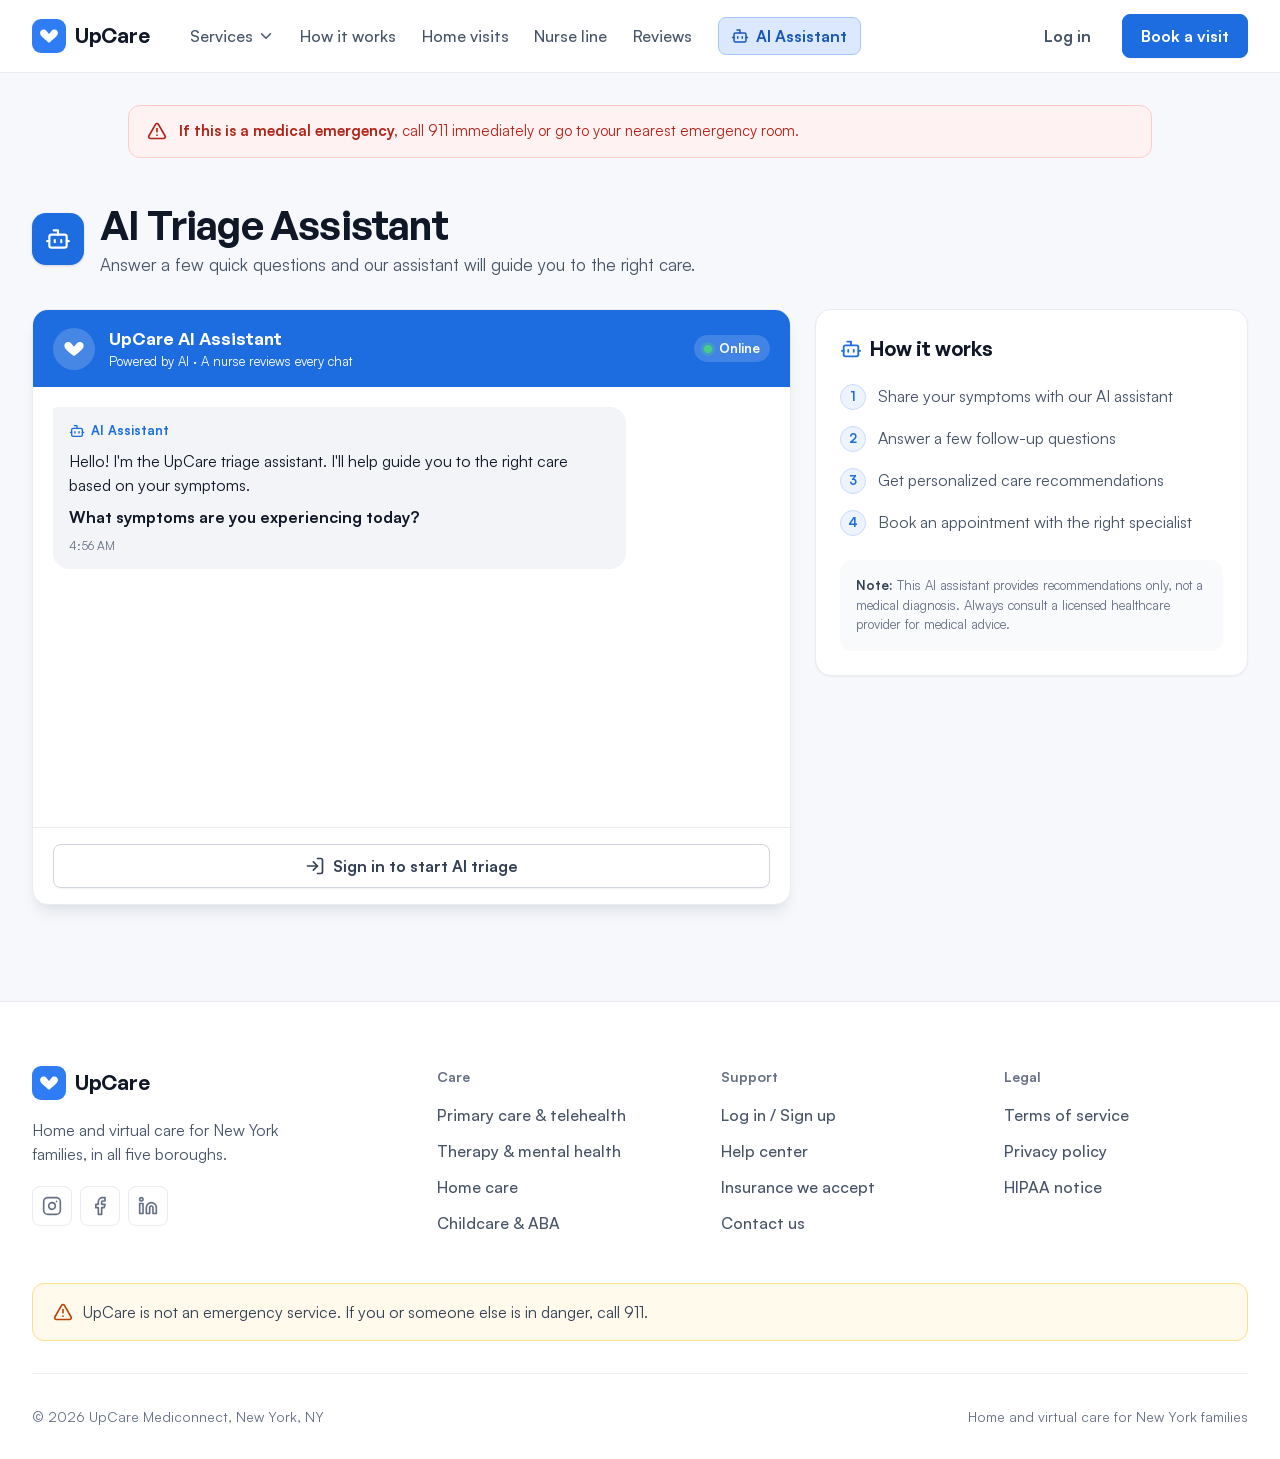
==== ai-assistant.html @ de26da1e "AI Assitant added" ====
<!DOCTYPE html>
<html lang="en">
<head>
  <meta charset="UTF-8" />
  <meta name="viewport" content="width=device-width, initial-scale=1.0" />
  <meta name="description" content="Answer a few quick questions and the UpCare AI triage assistant will guide you to the right care, with a licensed nurse reviewing every chat." />
  <meta name="theme-color" content="#FFFFFF" />
  <title>AI Triage Assistant | UpCare Mediconnect</title>

  <link rel="icon" href="assets/icons/favicon.svg" type="image/svg+xml" />
  <link rel="preload" href="assets/fonts/general-sans-600.woff2" as="font" type="font/woff2" crossorigin />
  <link rel="preload" href="assets/fonts/satoshi-500.woff2" as="font" type="font/woff2" crossorigin />
  <link rel="stylesheet" href="css/home.css" />
  <link rel="stylesheet" href="css/assistant.css" />

  <script>document.documentElement.classList.add('js');</script>
</head>
<body>

  <svg width="0" height="0" class="sprite" aria-hidden="true" focusable="false">
    <symbol id="i-bot" viewBox="0 0 24 24"><path d="M12 8V4H8" /><rect width="16" height="12" x="4" y="8" rx="2" /><path d="M2 14h2" /><path d="M20 14h2" /><path d="M15 13v2" /><path d="M9 13v2" /></symbol>
    <symbol id="i-chevron-down" viewBox="0 0 24 24"><path d="m6 9 6 6 6-6" /></symbol>
    <symbol id="i-facebook" viewBox="0 0 24 24"><path d="M18 2h-3a5 5 0 0 0-5 5v3H7v4h3v8h4v-8h3l1-4h-4V7a1 1 0 0 1 1-1h3z" /></symbol>
    <symbol id="i-instagram" viewBox="0 0 24 24"><rect width="20" height="20" x="2" y="2" rx="5" ry="5" /><path d="M16 11.37A4 4 0 1 1 12.63 8 4 4 0 0 1 16 11.37z" /><line x1="17.5" x2="17.51" y1="6.5" y2="6.5" /></symbol>
    <symbol id="i-linkedin" viewBox="0 0 24 24"><path d="M16 8a6 6 0 0 1 6 6v7h-4v-7a2 2 0 0 0-2-2 2 2 0 0 0-2 2v7h-4v-7a6 6 0 0 1 6-6z" /><rect width="4" height="12" x="2" y="9" /><circle cx="4" cy="4" r="2" /></symbol>
    <symbol id="i-log-in" viewBox="0 0 24 24"><path d="M15 3h4a2 2 0 0 1 2 2v14a2 2 0 0 1-2 2h-4" /><polyline points="10 17 15 12 10 7" /><line x1="15" x2="3" y1="12" y2="12" /></symbol>
    <symbol id="i-triangle-alert" viewBox="0 0 24 24"><path d="m21.73 18-8-14a2 2 0 0 0-3.48 0l-8 14A2 2 0 0 0 4 21h16a2 2 0 0 0 1.73-3" /><path d="M12 9v4" /><path d="M12 17h.01" /></symbol>
  </svg>

  <svg width="0" height="0" class="sprite sprite--custom" aria-hidden="true" focusable="false">
    <symbol id="s-heart" viewBox="0 0 32 32"><path d="M16 24c-.4 0-.8-.15-1.1-.43-1.5-1.35-2.9-2.55-4.15-3.6C7.2 17.1 5 15.25 5 12.4 5 10 6.9 8.1 9.3 8.1c1.4 0 2.75.65 3.6 1.7l3.1 3.65 3.1-3.65c.85-1.05 2.2-1.7 3.6-1.7 2.4 0 4.3 1.9 4.3 4.3 0 2.85-2.2 4.7-5.75 7.57-1.25 1.05-2.65 2.25-4.15 3.6-.3.28-.7.43-1.1.43z" /></symbol>
    <symbol id="s-signal" viewBox="0 0 18 12"><rect x="0" y="8" width="3" height="4" rx="1" /><rect x="5" y="5.5" width="3" height="6.5" rx="1" /><rect x="10" y="3" width="3" height="9" rx="1" /><rect x="15" y="0" width="3" height="12" rx="1" /></symbol>
    <symbol id="s-wifi" viewBox="0 0 16 12"><path d="M8 2.6c2.3 0 4.4.9 6 2.4l1.2-1.3A10.5 10.5 0 0 0 8 .8 10.5 10.5 0 0 0 .8 3.7L2 5c1.6-1.5 3.7-2.4 6-2.4Zm0 3.6c1.3 0 2.5.5 3.4 1.3l1.2-1.3A6.7 6.7 0 0 0 8 4.4c-1.8 0-3.4.7-4.6 1.8l1.2 1.3c.9-.8 2.1-1.3 3.4-1.3Zm0 3.5c-.5 0-1 .2-1.3.5L8 11.5l1.3-1.3c-.3-.3-.8-.5-1.3-.5Z" /></symbol>
    <symbol id="s-battery" viewBox="0 0 27 12"><rect x="0.5" y="0.5" width="23" height="11" rx="3.2" fill="none" stroke="currentColor" opacity=".4" /><rect x="2" y="2" width="20" height="8" rx="2" /><path d="M25 4v4c.8-.3 1.4-1.1 1.4-2s-.6-1.7-1.4-2Z" opacity=".45" /></symbol>
  </svg>

  <a href="#main" class="skip-link">Skip to main content</a>

  <!-- Navigation -->
  <header class="nav" id="nav">
    <div class="container nav__inner">
      <a href="index.html" class="logo" aria-label="UpCare Mediconnect, home">
        <span class="logo__mark"><svg aria-hidden="true"><use href="#s-heart" /></svg></span>
        <span class="logo__word">UpCare</span>
      </a>

      <nav class="navbar__menu" id="navbarMenu" aria-label="Primary">
        <ul class="nav__links">
          <li class="navbar__dropdown">
            <button type="button" class="navbar__dropdown-toggle" aria-expanded="false" aria-controls="servicesMenu">
              Services <svg class="icon dropdown-icon" aria-hidden="true"><use href="#i-chevron-down" /></svg>
            </button>
            <ul class="navbar__dropdown-menu" id="servicesMenu">
              <li><a href="telehealth.html"><strong>Primary care &amp; telehealth</strong><span>Check-ups, sick visits, prescriptions</span></a></li>
              <li><a href="index.html#services"><strong>Therapy &amp; mental health</strong><span>Weekly sessions by video</span></a></li>
              <li><a href="index.html#services"><strong>Home care</strong><span>Support for parents at home</span></a></li>
              <li><a href="index.html#services"><strong>Childcare &amp; ABA therapy</strong><span>For little ones and kids who learn differently</span></a></li>
            </ul>
          </li>
          <li><a href="index.html#how">How it works</a></li>
          <li><a href="index.html#home-visits">Home visits</a></li>
          <li><a href="index.html#nurse">Nurse line</a></li>
          <li><a href="index.html#stories">Reviews</a></li>
          <li>
            <a href="ai-assistant.html" class="nav__ai" aria-current="page">
              <svg class="icon" aria-hidden="true"><use href="#i-bot" /></svg> AI Assistant
            </a>
          </li>
        </ul>

        <div class="nav__actions">
          <a href="#" class="btn btn--ghost">Log in</a>
          <a href="index.html#book" class="btn btn--primary">Book a visit</a>
        </div>
      </nav>

      <button class="navbar__toggle" id="navbarToggle" aria-label="Open menu" aria-controls="navbarMenu" aria-expanded="false">
        <span></span>
        <span></span>
      </button>
    </div>
  </header>

  <main id="main" class="assist">
    <div class="container">

      <p class="alert alert--danger" role="note">
        <svg class="icon" aria-hidden="true"><use href="#i-triangle-alert" /></svg>
        <span><strong>If this is a medical emergency,</strong> call 911 immediately or go to your nearest emergency room.</span>
      </p>

      <div class="assist__head">
        <span class="assist__icon"><svg class="icon" aria-hidden="true"><use href="#i-bot" /></svg></span>
        <div>
          <h1 class="assist__title">AI Triage Assistant</h1>
          <p class="assist__sub">Answer a few quick questions and our assistant will guide you to the right care.</p>
        </div>
      </div>

      <div class="assist__grid">

        <!-- Chat -->
        <section class="chat-card" aria-labelledby="chatTitle">
          <header class="chat-card__head">
            <span class="chat-card__avatar"><svg aria-hidden="true"><use href="#s-heart" /></svg></span>
            <div>
              <h2 class="chat-card__title" id="chatTitle">UpCare AI Assistant</h2>
              <p class="chat-card__meta">Powered by AI · A nurse reviews every chat</p>
            </div>
            <span class="chat-card__status"><span class="chat-card__dot" aria-hidden="true"></span> Online</span>
          </header>

          <div class="chat-card__body" role="log" aria-live="polite">
            <div class="bubble">
              <p class="bubble__who"><svg class="icon" aria-hidden="true"><use href="#i-bot" /></svg> AI Assistant</p>
              <p>Hello! I'm the UpCare triage assistant. I'll help guide you to the right care based on your symptoms.</p>
              <p class="bubble__ask">What symptoms are you experiencing today?</p>
              <time class="bubble__time" id="greetTime">11:15 PM</time>
            </div>
          </div>

          <footer class="chat-card__foot">
            <a href="#" class="btn btn--secondary chat-card__signin">
              <svg class="icon" aria-hidden="true"><use href="#i-log-in" /></svg> Sign in to start AI triage
            </a>
          </footer>
        </section>

        <!-- How it works -->
        <aside class="side-card" aria-labelledby="howTitle">
          <h2 class="side-card__title" id="howTitle">
            <svg class="icon" aria-hidden="true"><use href="#i-bot" /></svg> How it works
          </h2>
          <ol class="steps-list">
            <li><span>1</span>Share your symptoms with our AI assistant</li>
            <li><span>2</span>Answer a few follow-up questions</li>
            <li><span>3</span>Get personalized care recommendations</li>
            <li><span>4</span>Book an appointment with the right specialist</li>
          </ol>
          <p class="side-card__note">
            <strong>Note:</strong> This AI assistant provides recommendations only, not a medical diagnosis.
            Always consult a licensed healthcare provider for medical advice.
          </p>
        </aside>

      </div>
    </div>
  </main>

  <footer class="footer">
    <div class="container">
      <div class="footer__grid">
        <div class="footer__brand">
          <a href="index.html" class="logo" aria-label="UpCare Mediconnect, home">
            <span class="logo__mark"><svg aria-hidden="true"><use href="#s-heart" /></svg></span>
            <span class="logo__word">UpCare</span>
          </a>
          <p>Home and virtual care for New York families, in all five boroughs.</p>
          <div class="footer__socials">
            <a href="#" aria-label="UpCare on Instagram"><svg class="icon" aria-hidden="true"><use href="#i-instagram" /></svg></a>
            <a href="#" aria-label="UpCare on Facebook"><svg class="icon" aria-hidden="true"><use href="#i-facebook" /></svg></a>
            <a href="#" aria-label="UpCare on LinkedIn"><svg class="icon" aria-hidden="true"><use href="#i-linkedin" /></svg></a>
          </div>
        </div>

        <div class="footer__col">
          <h2>Care</h2>
          <ul>
            <li><a href="telehealth.html">Primary care &amp; telehealth</a></li>
            <li><a href="index.html#services">Therapy &amp; mental health</a></li>
            <li><a href="index.html#services">Home care</a></li>
            <li><a href="index.html#services">Childcare &amp; ABA</a></li>
          </ul>
        </div>

        <div class="footer__col">
          <h2>Support</h2>
          <ul>
            <li><a href="#">Log in / Sign up</a></li>
            <li><a href="#">Help center</a></li>
            <li><a href="#">Insurance we accept</a></li>
            <li><a href="#">Contact us</a></li>
          </ul>
        </div>

        <div class="footer__col">
          <h2>Legal</h2>
          <ul>
            <li><a href="#">Terms of service</a></li>
            <li><a href="#">Privacy policy</a></li>
            <li><a href="#">HIPAA notice</a></li>
          </ul>
        </div>
      </div>

      <p class="footer__emergency">
        <svg class="icon" aria-hidden="true"><use href="#i-triangle-alert" /></svg>
        UpCare is not an emergency service. If you or someone else is in danger, call 911.
      </p>

      <div class="footer__bottom">
        <p>&copy; 2026 UpCare Mediconnect, New York, NY</p>
        <p>Home and virtual care for New York families</p>
      </div>
    </div>
  </footer>

  <script src="js/main.js"></script>
  <script src="js/home.js"></script>
  <script src="js/assistant.js"></script>
</body>
</html>
---- css/home.css ----
/* ===========================================================
   UpCare Mediconnect: landing page
   Product presentation: real app screens, original UpCare blue,
   General Sans (display) + Satoshi (UI), both from Fontshare.
   =========================================================== */

@font-face {
  font-family: 'General Sans';
  src: url('../assets/fonts/general-sans-500.woff2') format('woff2');
  font-weight: 500;
  font-display: swap;
}

@font-face {
  font-family: 'General Sans';
  src: url('../assets/fonts/general-sans-600.woff2') format('woff2');
  font-weight: 600;
  font-display: swap;
}

@font-face {
  font-family: 'General Sans';
  src: url('../assets/fonts/general-sans-700.woff2') format('woff2');
  font-weight: 700;
  font-display: swap;
}

@font-face {
  font-family: 'Satoshi';
  src: url('../assets/fonts/satoshi-400.woff2') format('woff2');
  font-weight: 400;
  font-display: swap;
}

@font-face {
  font-family: 'Satoshi';
  src: url('../assets/fonts/satoshi-500.woff2') format('woff2');
  font-weight: 500;
  font-display: swap;
}

@font-face {
  font-family: 'Satoshi';
  src: url('../assets/fonts/satoshi-700.woff2') format('woff2');
  font-weight: 700;
  font-display: swap;
}

:root {
  /* Brand: the original UpCare blue, plus a deeper shade for text and buttons (AA with white) */
  --brand: #2F7DF4;
  --blue-600: #1D6CE0;
  --blue-700: #1757B8;
  --blue-100: #DCE8FD;
  --blue-50: #EEF4FF;

  --green-500: #12B76A;
  --green-700: #067647;
  --green-50: #ECFDF3;
  --amber-700: #B54708;
  --amber-100: #FEF0C7;
  --amber-50: #FFFAEB;
  --rose-700: #C01048;
  --rose-100: #FFE4E8;
  --violet-700: #5925DC;
  --violet-50: #F4F3FF;
  --star: #FDB022;

  --gray-900: #101828;
  --gray-700: #344054;
  --gray-600: #475467;
  --gray-500: #667085;
  --gray-400: #98A2B3;
  --gray-300: #D0D5DD;
  --gray-200: #EAECF0;
  --gray-100: #F2F4F7;
  --gray-50: #F9FAFB;
  --bg-soft: #F6F8FC;

  --font-display: 'General Sans', 'Satoshi', system-ui, sans-serif;
  --font-body: 'Satoshi', system-ui, -apple-system, 'Segoe UI', sans-serif;

  --shadow-xs: 0 1px 2px rgba(16, 24, 40, 0.05);
  --shadow-sm: 0 1px 3px rgba(16, 24, 40, 0.1), 0 1px 2px rgba(16, 24, 40, 0.06);
  --shadow-md: 0 12px 16px -4px rgba(16, 24, 40, 0.08), 0 4px 6px -2px rgba(16, 24, 40, 0.03);
  --shadow-lg: 0 20px 24px -4px rgba(16, 24, 40, 0.08), 0 8px 8px -4px rgba(16, 24, 40, 0.03);
  --shadow-xl: 0 24px 48px -12px rgba(16, 24, 40, 0.18);

  --container: 1216px;
  --gutter: clamp(1rem, 4vw, 2rem);
  --section-y: clamp(4rem, 8vw, 6rem);
  --nav-h: 72px;
}

/* ---------- Base ---------- */

*,
*::before,
*::after {
  box-sizing: border-box;
  margin: 0;
  padding: 0;
}

html {
  scroll-behavior: smooth;
  scroll-padding-top: calc(var(--nav-h) + 1rem);
}

body {
  font-family: var(--font-body);
  font-size: 1rem;
  line-height: 1.5;
  color: var(--gray-600);
  background: #FFFFFF;
  -webkit-font-smoothing: antialiased;
}

img {
  display: block;
  max-width: 100%;
  height: auto;
}

a {
  color: inherit;
  text-decoration: none;
}

ul,
ol {
  list-style: none;
}

button {
  font: inherit;
  color: inherit;
  background: none;
  border: none;
  cursor: pointer;
}

h1, h2, h3 {
  color: var(--gray-900);
  font-family: var(--font-display);
  font-weight: 600;
}

:focus-visible {
  outline: 2px solid var(--blue-600);
  outline-offset: 3px;
  border-radius: 4px;
}

.cta :focus-visible {
  outline-color: #FFFFFF;
}

.sprite {
  position: absolute;
  width: 0;
  height: 0;
  overflow: hidden;
}

.visually-hidden {
  position: absolute;
  width: 1px;
  height: 1px;
  overflow: hidden;
  clip: rect(0 0 0 0);
  white-space: nowrap;
}

.skip-link {
  position: absolute;
  top: -4rem;
  left: 1rem;
  z-index: 300;
  padding: 0.75rem 1rem;
  background: var(--blue-600);
  color: #FFFFFF;
  border-radius: 8px;
  font-weight: 700;
}

.skip-link:focus {
  top: 1rem;
}

.container {
  width: 100%;
  max-width: calc(var(--container) + var(--gutter) * 2);
  margin-inline: auto;
  padding-inline: var(--gutter);
}

.icon {
  width: 1.25em;
  height: 1.25em;
  flex: none;
  fill: none;
  stroke: currentColor;
  stroke-width: 2;
  stroke-linecap: round;
  stroke-linejoin: round;
}

.icon--fill {
  fill: currentColor;
  stroke: none;
}

/* ---------- Avatars ---------- */

.av {
  display: inline-grid;
  place-items: center;
  width: 40px;
  height: 40px;
  flex: none;
  border-radius: 50%;
  font-family: var(--font-body);
  font-size: 0.8125rem;
  font-weight: 700;
  line-height: 1;
}

.av--blue { background: var(--blue-100); color: var(--blue-700); }
.av--green { background: #D1FADF; color: var(--green-700); }
.av--amber { background: var(--amber-100); color: var(--amber-700); }
.av--rose { background: var(--rose-100); color: var(--rose-700); }

.av--photo {
  object-fit: cover;
  background: var(--gray-100);
}

.av--sm {
  width: 28px;
  height: 28px;
  font-size: 10px;
}

.av--xs {
  width: 18px;
  height: 18px;
  font-size: 7.5px;
}

/* ---------- Buttons ---------- */

.btn {
  display: inline-flex;
  align-items: center;
  justify-content: center;
  gap: 0.5rem;
  min-height: 44px;
  padding: 0.625rem 1.125rem;
  border: 1px solid transparent;
  border-radius: 8px;
  font-size: 1rem;
  font-weight: 700;
  line-height: 1.25;
  white-space: nowrap;
  transition: background-color 0.15s, border-color 0.15s, color 0.15s, box-shadow 0.15s;
}

.btn--lg {
  min-height: 52px;
  padding: 0.875rem 1.5rem;
  font-size: 1.0625rem;
}

.btn--primary {
  background: var(--blue-600);
  border-color: var(--blue-600);
  color: #FFFFFF;
  box-shadow: var(--shadow-xs);
}

.btn--primary:hover {
  background: var(--blue-700);
  border-color: var(--blue-700);
}

.btn--secondary {
  background: #FFFFFF;
  border-color: var(--gray-300);
  color: var(--gray-700);
  box-shadow: var(--shadow-xs);
}

.btn--secondary:hover {
  background: var(--gray-50);
  color: var(--gray-900);
}

.btn--secondary .icon {
  color: var(--blue-600);
}

.btn--ghost {
  color: var(--gray-600);
}

.btn--ghost:hover {
  background: var(--gray-50);
  color: var(--gray-900);
}

.btn--white {
  background: #FFFFFF;
  color: var(--blue-700);
  box-shadow: var(--shadow-xs);
}

.btn--white:hover {
  background: var(--blue-50);
}

.btn--outline-white {
  border-color: rgba(255, 255, 255, 0.5);
  color: #FFFFFF;
}

.btn--outline-white:hover {
  border-color: #FFFFFF;
  background: rgba(255, 255, 255, 0.1);
}

.text-link,
.svc__link {
  display: inline-flex;
  align-items: center;
  gap: 0.375rem;
  color: var(--blue-600);
  font-weight: 700;
}

.text-link .icon,
.svc__link .icon {
  width: 1.1em;
  height: 1.1em;
  transition: transform 0.2s;
}

.text-link:hover .icon,
.svc:hover .svc__link .icon {
  transform: translateX(3px);
}

/* ---------- Logo & navigation ---------- */

.logo {
  display: inline-flex;
  align-items: center;
  gap: 0.55rem;
}

.logo__mark {
  display: grid;
  place-items: center;
  width: 34px;
  height: 34px;
  background: var(--brand);
  border-radius: 9px;
}

.logo__mark svg {
  width: 26px;
  height: 26px;
  fill: #FFFFFF;
}

.logo__word {
  color: var(--gray-900);
  font-family: var(--font-display);
  font-size: 1.3rem;
  font-weight: 600;
  letter-spacing: -0.01em;
}

.nav {
  position: sticky;
  top: 0;
  z-index: 100;
  background: rgba(255, 255, 255, 0.92);
  -webkit-backdrop-filter: blur(12px);
  backdrop-filter: blur(12px);
  border-bottom: 1px solid var(--gray-200);
}

.nav__inner {
  display: flex;
  align-items: center;
  height: var(--nav-h);
}

.navbar__menu {
  display: flex;
  flex: 1;
  align-items: center;
  justify-content: space-between;
  gap: 2rem;
  margin-left: 2.5rem;
}

.nav__links {
  display: flex;
  align-items: center;
  gap: 1.6rem;
}

.nav__links > li > .nav__ai {
  gap: 0.4rem;
  padding: 0.4rem 0.8rem;
  background: var(--blue-50);
  border: 1px solid #C9DBFC;
  border-radius: 8px;
  color: var(--blue-600);
  font-weight: 700;
  transition: background-color 0.15s, border-color 0.15s;
}

.nav__links > li > .nav__ai:hover,
.nav__links > li > .nav__ai[aria-current='page'] {
  background: var(--blue-100);
  border-color: #A9C6FA;
  color: var(--blue-700);
}

.nav__ai .icon {
  width: 18px;
  height: 18px;
}

.nav__links > li > a,
.navbar__dropdown-toggle {
  display: inline-flex;
  align-items: center;
  gap: 0.25rem;
  padding-block: 0.5rem;
  color: var(--gray-600);
  font-weight: 500;
  transition: color 0.15s;
}

.nav__links > li > a:hover,
.navbar__dropdown-toggle:hover {
  color: var(--gray-900);
}

.dropdown-icon {
  width: 18px;
  height: 18px;
  transition: transform 0.2s;
}

.navbar__dropdown {
  position: relative;
}

.navbar__dropdown.is-open .dropdown-icon {
  transform: rotate(180deg);
}

.navbar__dropdown-menu {
  position: absolute;
  top: calc(100% + 12px);
  left: -1rem;
  z-index: 50;
  width: 340px;
  padding: 0.5rem;
  background: #FFFFFF;
  border: 1px solid var(--gray-200);
  border-radius: 12px;
  box-shadow: var(--shadow-lg);
  opacity: 0;
  visibility: hidden;
  transform: translateY(-4px);
  transition: opacity 0.15s, transform 0.2s, visibility 0.15s;
}

.navbar__dropdown.is-open .navbar__dropdown-menu {
  opacity: 1;
  visibility: visible;
  transform: none;
}

.navbar__dropdown-menu a {
  display: block;
  padding: 0.75rem;
  border-radius: 8px;
}

.navbar__dropdown-menu a:hover {
  background: var(--gray-50);
}

.navbar__dropdown-menu strong {
  display: block;
  color: var(--gray-900);
  font-weight: 700;
}

.navbar__dropdown-menu span {
  display: block;
  color: var(--gray-500);
  font-size: 0.875rem;
}

.nav__actions {
  display: flex;
  align-items: center;
  gap: 0.75rem;
}

.navbar__toggle {
  display: none;
  flex-direction: column;
  justify-content: center;
  align-items: center;
  gap: 6px;
  width: 44px;
  height: 44px;
  margin-left: auto;
  border-radius: 8px;
}

.navbar__toggle span {
  width: 22px;
  height: 2px;
  background: var(--gray-700);
  border-radius: 2px;
  transition: transform 0.25s;
}

.navbar__toggle[aria-expanded='true'] span:first-child {
  transform: translateY(4px) rotate(45deg);
}

.navbar__toggle[aria-expanded='true'] span:last-child {
  transform: translateY(-4px) rotate(-45deg);
}

/* ---------- Phone mockup & app UI ---------- */

.phone {
  --pw: 260px;
  position: relative;
  width: var(--pw);
  aspect-ratio: 9 / 19.2;
  padding: 9px;
  background: #0D1220;
  border-radius: 44px;
  box-shadow: inset 0 0 0 1.5px #2B3245, var(--shadow-xl);
}

.phone__screen {
  position: relative;
  display: flex;
  flex-direction: column;
  height: 100%;
  overflow: hidden;
  background: var(--bg-soft);
  border-radius: 36px;
  color: var(--gray-900);
  font-family: var(--font-body);
  text-align: left;
}

.phone__status {
  position: relative;
  z-index: 3;
  display: flex;
  flex: none;
  align-items: center;
  justify-content: space-between;
  height: 40px;
  padding: 4px 20px 0 28px;
  font-size: 12px;
  font-weight: 700;
}

.phone__island {
  position: absolute;
  top: 9px;
  left: 50%;
  width: 66px;
  height: 21px;
  background: #0D1220;
  border-radius: 20px;
  transform: translateX(-50%);
}

.phone__sys {
  display: flex;
  align-items: center;
  gap: 4px;
}

.phone__sys svg {
  width: 15px;
  height: 10px;
  fill: currentColor;
}

.phone__sys .bat {
  width: 22px;
}

.app {
  display: flex;
  flex: 1;
  flex-direction: column;
  min-height: 0;
  padding: 4px 14px 14px;
  font-size: 12px;
  line-height: 1.35;
}

.app__hello {
  display: flex;
  align-items: center;
  justify-content: space-between;
  margin: 6px 0 4px;
}

.app__muted {
  color: var(--gray-500);
  font-size: 11px;
}

.app__h1 {
  font-family: var(--font-display);
  font-size: 20px;
  font-weight: 600;
}

.app__h2 {
  margin-bottom: 12px;
  font-family: var(--font-display);
  font-size: 16px;
  font-weight: 600;
  line-height: 1.2;
  letter-spacing: -0.01em;
}

.app__label {
  margin: 12px 0 7px;
  color: var(--gray-500);
  font-size: 10.5px;
  font-weight: 700;
}

.app__top {
  display: flex;
  align-items: center;
  justify-content: space-between;
  margin: 4px 0 8px;
  font-size: 12.5px;
  font-weight: 700;
}

.app__top .icon {
  width: 16px;
  height: 16px;
}

.app__step {
  color: var(--gray-500);
  font-size: 11px;
}

.app__cta {
  display: block;
  margin-top: auto;
  padding: 10px;
  background: var(--blue-600);
  border-radius: 10px;
  color: #FFFFFF;
  font-size: 12.5px;
  font-weight: 700;
  text-align: center;
}

.app__cta--ghost {
  width: 100%;
  background: #FFFFFF;
  border: 1px solid var(--gray-300);
  color: var(--gray-700);
}

.app-card {
  display: flex;
  align-items: center;
  gap: 9px;
  padding: 9px;
  background: #FFFFFF;
  border: 1px solid var(--gray-200);
  border-radius: 13px;
  box-shadow: var(--shadow-xs);
}

.app-card img {
  width: 32px;
  height: 32px;
  flex: none;
  border-radius: 50%;
  object-fit: cover;
  object-position: 50% 18%;
}

.app-card strong {
  display: block;
  font-size: 11.5px;
}

.app-card em,
.visit__info span {
  color: var(--gray-500);
  font-size: 10px;
  font-style: normal;
}

.app-card > div {
  flex: 1;
  min-width: 0;
}

.app-card > div > * {
  overflow: hidden;
  text-overflow: ellipsis;
  white-space: nowrap;
}

.app-card.is-on,
.pick__row.is-on {
  border-color: var(--blue-600);
  box-shadow: 0 0 0 3px var(--blue-100);
}

.mini-btn {
  padding: 5px 11px;
  background: var(--blue-600);
  border-radius: 999px;
  color: #FFFFFF;
  font-size: 10.5px;
  font-weight: 700;
}

.fam {
  display: flex;
  gap: 6px;
}

.fam__item {
  display: flex;
  flex: 1;
  flex-direction: column;
  align-items: center;
  gap: 4px;
  padding: 8px 0 7px;
  background: #FFFFFF;
  border: 1px solid var(--gray-200);
  border-radius: 12px;
  font-size: 10px;
  font-weight: 700;
}

.fam__item.is-on {
  border-color: var(--blue-600);
  box-shadow: 0 0 0 3px var(--blue-100);
  color: var(--blue-600);
}

.fam__plus {
  display: grid;
  place-items: center;
  width: 28px;
  height: 28px;
  border: 1.5px dashed var(--gray-300);
  border-radius: 50%;
  color: var(--gray-400);
}

.fam__plus .icon {
  width: 13px;
  height: 13px;
}

.fam__item--add {
  color: var(--gray-500);
}

.quick {
  display: grid;
  grid-template-columns: repeat(4, 1fr);
  gap: 6px;
}

.quick__item {
  display: flex;
  flex-direction: column;
  align-items: center;
  gap: 5px;
  padding: 8px 2px 7px;
  background: #FFFFFF;
  border: 1px solid var(--gray-200);
  border-radius: 12px;
  font-size: 9.5px;
  font-weight: 700;
}

.quick__icon {
  display: grid;
  place-items: center;
  width: 26px;
  height: 26px;
  border-radius: 8px;
}

.quick__icon .icon {
  width: 14px;
  height: 14px;
}

.quick__icon--blue { background: var(--blue-50); color: var(--blue-600); }
.quick__icon--green { background: var(--green-50); color: var(--green-700); }
.quick__icon--violet { background: var(--violet-50); color: var(--violet-700); }
.quick__icon--amber { background: var(--amber-50); color: var(--amber-700); }

.tabbar {
  display: flex;
  flex: none;
  justify-content: space-around;
  padding: 8px 6px 18px;
  background: #FFFFFF;
  border-top: 1px solid var(--gray-200);
}

.tabbar span {
  display: flex;
  flex-direction: column;
  align-items: center;
  gap: 3px;
  color: var(--gray-400);
  font-size: 9px;
  font-weight: 700;
}

.tabbar .icon {
  width: 17px;
  height: 17px;
}

.tabbar .is-on {
  color: var(--blue-600);
}

.progress {
  height: 4px;
  margin-bottom: 14px;
  overflow: hidden;
  background: var(--gray-200);
  border-radius: 999px;
}

.progress span {
  display: block;
  height: 100%;
  background: var(--blue-600);
  border-radius: 999px;
}

.pick {
  display: grid;
  gap: 7px;
}

.pick__row {
  display: flex;
  align-items: center;
  gap: 9px;
  padding: 9px;
  background: #FFFFFF;
  border: 1px solid var(--gray-200);
  border-radius: 12px;
}

.pick__row > span:nth-child(2) {
  flex: 1;
}

.pick__row strong {
  display: block;
  font-size: 11.5px;
}

.pick__row em {
  color: var(--gray-500);
  font-size: 10px;
  font-style: normal;
}

.radio {
  width: 16px;
  height: 16px;
  flex: none;
  border: 1.5px solid var(--gray-300);
  border-radius: 50%;
}

.is-on .radio {
  border: 5px solid var(--blue-600);
}

.field {
  display: block;
  min-height: 54px;
  margin-bottom: 12px;
  padding: 9px 10px;
  background: #FFFFFF;
  border: 1px solid var(--gray-300);
  border-radius: 10px;
  color: var(--gray-700);
  font-size: 10.5px;
}

.seg-mini {
  display: grid;
  grid-template-columns: 1fr 1fr;
  padding: 3px;
  background: var(--gray-200);
  border-radius: 10px;
}

.seg-mini span {
  padding: 6px;
  border-radius: 8px;
  color: var(--gray-500);
  font-size: 10.5px;
  font-weight: 700;
  text-align: center;
}

.seg-mini .is-on {
  background: #FFFFFF;
  color: var(--gray-900);
  box-shadow: var(--shadow-sm);
}

.clin {
  margin-bottom: 7px;
}

.cover {
  display: flex;
  align-items: center;
  gap: 6px;
  margin: 3px 0 12px;
  padding: 8px 10px;
  background: var(--green-50);
  border-radius: 10px;
  color: var(--green-700);
  font-size: 10.5px;
}

.cover .icon {
  width: 14px;
  height: 14px;
}

/* Map screen */
.phone__screen--map {
  background: #E8EDF4;
}

.map {
  position: absolute;
  inset: 0 0 auto;
  width: 100%;
  height: 56%;
}

.sheet {
  position: relative;
  z-index: 2;
  margin-top: auto;
  padding: 8px 14px 16px;
  background: #FFFFFF;
  border-radius: 22px 22px 0 0;
  box-shadow: 0 -10px 24px -10px rgba(16, 24, 40, 0.2);
  font-size: 12px;
}

.sheet__grab {
  display: block;
  width: 36px;
  height: 4px;
  margin: 0 auto 10px;
  background: var(--gray-300);
  border-radius: 999px;
}

.sheet .app__h2 {
  margin: 2px 0 10px;
}

.eta {
  display: flex;
  align-items: baseline;
  justify-content: space-between;
  margin-bottom: 9px;
  padding: 9px 11px;
  background: var(--blue-50);
  border-radius: 12px;
  color: var(--blue-600);
  font-size: 10.5px;
  font-weight: 700;
}

.eta strong {
  font-family: var(--font-display);
  font-size: 17px;
  font-weight: 600;
}

.round-btn {
  display: grid;
  place-items: center;
  width: 30px;
  height: 30px;
  flex: none;
  background: var(--green-50);
  border-radius: 50%;
  color: var(--green-700);
}

.round-btn .icon {
  width: 14px;
  height: 14px;
}

.prep {
  display: flex;
  align-items: center;
  gap: 6px;
  margin-top: 9px;
  color: var(--gray-600);
  font-size: 10.5px;
}

.prep .icon {
  width: 14px;
  height: 14px;
  color: var(--green-500);
}

/* Confirmation screen */
.app--done {
  align-items: center;
  padding-top: 30px;
  text-align: center;
}

.done__check {
  display: grid;
  place-items: center;
  width: 52px;
  height: 52px;
  margin-bottom: 14px;
  background: var(--green-50);
  border-radius: 50%;
  box-shadow: 0 0 0 8px #F6FEF9;
  color: var(--green-500);
}

.done__check .icon {
  width: 24px;
  height: 24px;
  stroke-width: 2.6;
}

.app--done .app__h2 {
  margin-bottom: 4px;
}

.done__card {
  flex-direction: column;
  align-items: stretch;
  gap: 0;
  width: 100%;
  margin: 16px 0 12px;
  padding: 4px 11px;
  text-align: left;
}

.done__card p {
  display: flex;
  justify-content: space-between;
  gap: 8px;
  padding: 8px 0;
  border-bottom: 1px solid var(--gray-100);
  font-size: 10.5px;
}

.done__card p:last-child {
  border-bottom: none;
}

.done__card span {
  color: var(--gray-500);
}

.done__card strong {
  font-size: 10.5px;
}

/* ---------- Hero ---------- */

.hero {
  padding: clamp(3rem, 6vw, 5rem) 0 clamp(3rem, 5vw, 4rem);
  overflow-x: clip;
}

.hero__grid {
  display: grid;
  grid-template-columns: minmax(0, 1fr) minmax(0, 1fr);
  align-items: center;
  gap: clamp(2.5rem, 5vw, 4rem);
}

.hero__copy {
  position: relative;
}

.announce {
  display: inline-flex;
  align-items: center;
  gap: 0.625rem;
  padding: 4px 12px 4px 4px;
  background: #FFFFFF;
  border: 1px solid var(--gray-200);
  border-radius: 999px;
  box-shadow: var(--shadow-xs);
  color: var(--gray-700);
  font-size: 0.875rem;
  font-weight: 500;
  transition: border-color 0.15s;
}

.announce:hover {
  border-color: var(--gray-300);
}

.announce__tag {
  padding: 2px 10px;
  background: var(--blue-50);
  border: 1px solid #C9DBFC;
  border-radius: 999px;
  color: var(--blue-600);
  font-weight: 700;
}

.announce .icon {
  width: 16px;
  height: 16px;
  color: var(--gray-500);
}

.hero__title {
  margin: 1.25rem 0;
  font-size: clamp(2.5rem, 5vw, 3.875rem);
  line-height: 1.08;
  letter-spacing: -0.025em;
}

.hero__lede {
  max-width: 33rem;
  font-size: clamp(1.0625rem, 1.4vw, 1.1875rem);
  line-height: 1.6;
}

.hero__actions {
  display: flex;
  flex-wrap: wrap;
  gap: 0.75rem;
  margin-top: 2rem;
}

.proof {
  display: flex;
  align-items: center;
  gap: 1rem;
  margin-top: 2.5rem;
}

.proof__faces {
  display: flex;
}

.proof__faces .av {
  border: 2px solid #FFFFFF;
}

.proof__faces .av + .av {
  margin-left: -10px;
}

.proof__stars {
  display: flex;
  align-items: center;
  gap: 2px;
  color: var(--star);
}

.proof__stars .icon {
  width: 17px;
  height: 17px;
}

.proof__stars strong {
  margin-left: 6px;
  color: var(--gray-900);
  font-weight: 700;
}

.proof__text {
  color: var(--gray-600);
  font-size: 0.9375rem;
  font-weight: 500;
}

/* Hero visual: doctor cut-out, app screen and two live notifications */
.hero__visual {
  position: relative;
  height: clamp(520px, 52vw, 620px);
}

.hero__stage {
  position: absolute;
  right: 0;
  bottom: 0;
  width: 84%;
  height: 80%;
  background:
    radial-gradient(circle at 1px 1px, rgba(29, 108, 224, 0.12) 1px, transparent 0) 0 0 / 22px 22px,
    var(--blue-100);
  border-radius: 32px;
}

.hero__doctor {
  position: absolute;
  right: 6%;
  bottom: 0;
  width: auto;
  height: 98%;
  filter: drop-shadow(0 20px 30px rgba(16, 24, 40, 0.12));
}

.phone--hero {
  --pw: 236px;
  position: absolute;
  left: 0;
  bottom: -28px;
  z-index: 2;
}

.notif {
  position: absolute;
  top: 5%;
  left: -3%;
  z-index: 3;
  display: flex;
  gap: 10px;
  width: 280px;
  padding: 12px 14px;
  background: rgba(255, 255, 255, 0.94);
  -webkit-backdrop-filter: blur(10px);
  backdrop-filter: blur(10px);
  border: 1px solid rgba(234, 236, 240, 0.8);
  border-radius: 18px;
  box-shadow: var(--shadow-lg);
  color: var(--gray-700);
  font-size: 0.8125rem;
  line-height: 1.4;
}

.notif__app {
  display: grid;
  place-items: center;
  width: 34px;
  height: 34px;
  flex: none;
  background: var(--brand);
  border-radius: 9px;
}

.notif__app svg {
  width: 24px;
  height: 24px;
  fill: #FFFFFF;
}

.notif__top {
  display: flex;
  justify-content: space-between;
  margin-bottom: 1px;
}

.notif__top strong {
  color: var(--gray-900);
}

.notif__top span {
  color: var(--gray-500);
}

.rating-chip {
  position: absolute;
  right: 3%;
  bottom: 12%;
  z-index: 3;
  display: flex;
  align-items: center;
  gap: 10px;
  padding: 10px 14px;
  background: #FFFFFF;
  border-radius: 14px;
  box-shadow: var(--shadow-lg);
}

.rating-chip strong {
  display: block;
  color: var(--gray-900);
  font-size: 0.875rem;
}

.rating-chip span:not(.rating-chip__dot) {
  color: var(--gray-500);
  font-size: 0.75rem;
}

.rating-chip__dot {
  width: 10px;
  height: 10px;
  background: var(--green-500);
  border-radius: 50%;
  box-shadow: 0 0 0 4px var(--green-50);
}

/* ---------- Numbers ---------- */

.numbers {
  padding-bottom: clamp(1rem, 3vw, 2rem);
}

.numbers__row {
  display: grid;
  grid-template-columns: repeat(4, minmax(0, 1fr));
  border-block: 1px solid var(--gray-200);
}

.numbers__row > div {
  display: flex;
  flex-direction: column-reverse;
  justify-content: flex-end;
  gap: 0.35rem;
  padding: 1.75rem 1.5rem;
  border-left: 1px solid var(--gray-200);
}

.numbers__row > div:first-child {
  padding-left: 0;
  border-left: none;
}

.numbers dd {
  color: var(--gray-900);
  font-family: var(--font-display);
  font-size: clamp(1.75rem, 2.8vw, 2.25rem);
  font-weight: 600;
  line-height: 1.15;
  letter-spacing: -0.02em;
}

.numbers dd.numbers__small {
  font-size: 1.125rem;
  line-height: 1.35;
  letter-spacing: 0;
}

.numbers dt {
  font-size: 0.9375rem;
}

/* ---------- Section scaffold ---------- */

.section {
  padding-block: var(--section-y);
}

.section__head {
  max-width: 40rem;
  margin-bottom: clamp(2.5rem, 5vw, 3.5rem);
}

.section__head--center {
  margin-inline: auto;
  text-align: center;
}

.section__head--split {
  display: flex;
  flex-wrap: wrap;
  align-items: flex-end;
  justify-content: space-between;
  gap: 2rem;
  max-width: none;
}

.section__head--split > div:first-child {
  max-width: 36rem;
}

.eyebrow {
  margin-bottom: 0.75rem;
  color: var(--blue-600);
  font-weight: 700;
}

.section__title {
  font-size: clamp(2rem, 3.6vw, 2.75rem);
  line-height: 1.15;
  letter-spacing: -0.02em;
}

.section__sub {
  margin-top: 1rem;
  font-size: 1.125rem;
  line-height: 1.6;
}

/* ---------- Services ---------- */

.who {
  position: relative;
  z-index: 5;
}

.who__label {
  margin-bottom: 0.5rem;
  color: var(--gray-700);
  font-size: 0.875rem;
  font-weight: 700;
}

.segmented {
  display: inline-flex;
  flex-wrap: wrap;
  gap: 2px;
  padding: 4px;
  background: var(--gray-100);
  border: 1px solid var(--gray-200);
  border-radius: 10px;
}

.segmented__btn {
  min-height: 40px;
  padding: 0.5rem 1rem;
  border-radius: 7px;
  color: var(--gray-500);
  font-size: 0.9375rem;
  font-weight: 700;
  transition: background-color 0.15s, color 0.15s, box-shadow 0.15s;
}

.segmented__btn:hover {
  color: var(--gray-900);
}

.segmented__btn[aria-pressed='true'] {
  background: #FFFFFF;
  box-shadow: var(--shadow-sm);
  color: var(--gray-900);
}

.who__status {
  margin-top: 0.5rem;
  color: var(--gray-500);
  font-size: 0.8125rem;
}

.svc-grid {
  display: grid;
  grid-template-columns: repeat(6, minmax(0, 1fr));
  gap: 1.5rem;
}

.svc {
  position: relative;
  display: flex;
  flex-direction: column;
  grid-column: span 2;
  overflow: hidden;
  background: #FFFFFF;
  border: 1px solid var(--gray-200);
  border-radius: 16px;
  box-shadow: var(--shadow-xs);
  transition: box-shadow 0.2s, transform 0.2s, opacity 0.3s;
}

.svc--wide {
  grid-column: span 3;
}

.svc:hover {
  box-shadow: var(--shadow-lg);
  transform: translateY(-2px);
}

.svc:has(.svc__link:focus-visible) {
  outline: 2px solid var(--blue-600);
  outline-offset: 3px;
}

.svc.is-dimmed {
  opacity: 0.35;
}

.svc__media {
  aspect-ratio: 16 / 10;
  overflow: hidden;
  background: var(--gray-100);
}

.svc--wide .svc__media {
  aspect-ratio: 16 / 7;
}

.svc__media img {
  width: 100%;
  height: 100%;
  object-fit: cover;
  object-position: 50% 25%;
  transition: transform 0.5s;
}

.svc__media .svc__img--low {
  object-position: 50% 88%;
}

.svc:hover .svc__media img {
  transform: scale(1.03);
}

.svc__body {
  display: flex;
  flex: 1;
  flex-direction: column;
  padding: 1.25rem 1.5rem 1.5rem;
}

.tags {
  display: flex;
  flex-wrap: wrap;
  gap: 0.375rem;
  margin-bottom: 0.875rem;
}

.tags li {
  padding: 2px 9px;
  background: var(--blue-50);
  border: 1px solid #C9DBFC;
  border-radius: 999px;
  color: var(--blue-600);
  font-size: 0.75rem;
  font-weight: 700;
}

.svc h3 {
  margin-bottom: 0.5rem;
  font-size: 1.25rem;
  letter-spacing: -0.01em;
}

.svc p {
  margin-bottom: 1.25rem;
}

.svc__link {
  margin-top: auto;
}

.svc__link::after {
  content: '';
  position: absolute;
  inset: 0;
}

/* ---------- How it works ---------- */

.how {
  background: var(--bg-soft);
}

.flow {
  display: grid;
  grid-template-columns: repeat(3, minmax(0, 1fr));
  gap: 2rem;
}

.flow__step {
  position: relative;
  display: flex;
  flex-direction: column;
  align-items: center;
  text-align: center;
}

.phone--sm {
  --pw: 252px;
  margin-bottom: 2.25rem;
}

.flow__num {
  display: inline-grid;
  place-items: center;
  width: 32px;
  height: 32px;
  margin-bottom: 1rem;
  background: var(--blue-600);
  border-radius: 50%;
  color: #FFFFFF;
  font-size: 0.875rem;
  font-weight: 700;
}

.flow__text h3 {
  margin-bottom: 0.5rem;
  font-size: 1.25rem;
  letter-spacing: -0.01em;
}

.flow__text p {
  max-width: 30ch;
  margin-inline: auto;
}

/* ---------- Home visits ---------- */

.visits__grid {
  display: grid;
  grid-template-columns: minmax(0, 1fr) minmax(0, 1fr);
  align-items: center;
  gap: clamp(2.5rem, 6vw, 5rem);
}

.visits__media {
  position: relative;
}

.visits__media img {
  width: 100%;
  aspect-ratio: 1 / 1.08;
  object-fit: cover;
  border-radius: 24px;
}

.arrive {
  position: absolute;
  left: 1.5rem;
  bottom: 3.25rem;
  display: flex;
  align-items: center;
  gap: 0.75rem;
  width: min(360px, calc(100% - 3rem));
  padding: 0.875rem 1rem;
  background: rgba(255, 255, 255, 0.96);
  -webkit-backdrop-filter: blur(8px);
  backdrop-filter: blur(8px);
  border-radius: 16px;
  box-shadow: var(--shadow-lg);
}

.arrive__icon {
  display: grid;
  place-items: center;
  width: 40px;
  height: 40px;
  flex: none;
  background: var(--blue-50);
  border-radius: 10px;
  color: var(--blue-600);
}

.arrive strong {
  display: block;
  color: var(--gray-900);
  font-size: 0.9375rem;
}

.arrive span:not(.arrive__icon):not(.arrive__badge) {
  color: var(--gray-500);
  font-size: 0.8125rem;
}

.arrive__badge,
.badge {
  padding: 2px 10px;
  border-radius: 999px;
  font-size: 0.8125rem;
  font-weight: 700;
  white-space: nowrap;
}

.arrive__badge {
  margin-left: auto;
  background: var(--green-50);
  color: var(--green-700);
}

.badge--green { background: var(--green-50); color: var(--green-700); }
.badge--blue { background: var(--blue-50); color: var(--blue-600); }

.visits__credit {
  margin-top: 0.625rem;
  color: var(--gray-500);
  font-size: 0.75rem;
}

.visits__body {
  position: relative;
}

.boroughs {
  margin: 2rem 0 1.5rem;
  border-top: 1px solid var(--gray-200);
}

.boroughs li {
  display: flex;
  align-items: center;
  justify-content: space-between;
  padding: 0.875rem 0;
  border-bottom: 1px solid var(--gray-200);
  color: var(--gray-900);
  font-weight: 500;
}

/* ---------- Nurse line ---------- */

.nurse {
  background: var(--bg-soft);
}

.nurse__grid {
  display: grid;
  grid-template-columns: minmax(0, 1fr) minmax(0, 1fr);
  align-items: center;
  gap: clamp(2.5rem, 6vw, 5rem);
}

.features {
  display: grid;
  gap: 1.5rem;
  margin-top: 2rem;
}

.features li {
  display: flex;
  gap: 1rem;
}

.features__icon {
  display: grid;
  place-items: center;
  width: 44px;
  height: 44px;
  flex: none;
  background: #FFFFFF;
  border: 1px solid var(--gray-200);
  border-radius: 10px;
  box-shadow: var(--shadow-xs);
  color: var(--blue-600);
}

.features strong {
  display: block;
  margin-bottom: 0.15rem;
  color: var(--gray-900);
}

.nurse__warn {
  display: flex;
  align-items: center;
  gap: 0.5rem;
  margin-top: 2rem;
  padding: 0.75rem 1rem;
  background: var(--amber-50);
  border: 1px solid #FEDF89;
  border-radius: 10px;
  color: var(--gray-700);
  font-size: 0.875rem;
}

.nurse__warn .icon {
  color: var(--amber-700);
}

.nurse__visual {
  position: relative;
  display: flex;
  justify-content: center;
  padding: 2.5rem 0;
}

.nurse__visual::before {
  content: '';
  position: absolute;
  inset: 0 6%;
  background:
    radial-gradient(circle at 1px 1px, rgba(29, 108, 224, 0.12) 1px, transparent 0) 0 0 / 22px 22px,
    var(--blue-100);
  border-radius: 32px;
}

.phone--chat {
  --pw: 296px;
}

.chat__head {
  display: flex;
  align-items: center;
  gap: 8px;
  padding: 4px 14px 10px;
  background: #FFFFFF;
  border-bottom: 1px solid var(--gray-200);
}

.chat__head > .icon {
  width: 16px;
  height: 16px;
  color: var(--blue-600);
}

.chat__logo {
  display: grid;
  place-items: center;
  width: 30px;
  height: 30px;
  background: var(--brand);
  border-radius: 50%;
}

.chat__logo svg {
  width: 20px;
  height: 20px;
  fill: #FFFFFF;
}

.chat__head strong {
  display: block;
  font-size: 12.5px;
}

.chat__head span {
  color: var(--gray-500);
  font-size: 10px;
}

.chat__body {
  display: flex;
  flex: 1;
  flex-direction: column;
  gap: 7px;
  padding: 12px;
  overflow: hidden;
}

.chat__day {
  align-self: center;
  color: var(--gray-400);
  font-size: 10px;
  font-weight: 700;
}

.msg {
  max-width: 80%;
  padding: 8px 11px;
  border-radius: 16px;
  font-size: 11.5px;
  line-height: 1.4;
}

.msg--me {
  align-self: flex-end;
  background: var(--blue-600);
  border-bottom-right-radius: 5px;
  color: #FFFFFF;
}

.msg--them {
  align-self: flex-start;
  background: #FFFFFF;
  border: 1px solid var(--gray-200);
  border-bottom-left-radius: 5px;
}

.msg--rn {
  background: #F6FEF9;
  border-color: #ABEFC6;
}

.chat__join {
  display: flex;
  align-items: center;
  align-self: center;
  gap: 6px;
  margin: 3px 0;
  padding: 3px 10px 3px 3px;
  background: var(--green-50);
  border-radius: 999px;
  color: var(--green-700);
  font-size: 10px;
  font-weight: 700;
}

.chat__input {
  display: flex;
  align-items: center;
  gap: 8px;
  margin: 0 10px 16px;
  padding: 5px 5px 5px 14px;
  background: #FFFFFF;
  border: 1px solid var(--gray-200);
  border-radius: 999px;
}

.chat__input > span:first-child {
  flex: 1;
  color: var(--gray-400);
  font-size: 11.5px;
}

.chat__send {
  display: grid;
  place-items: center;
  width: 28px;
  height: 28px;
  background: var(--blue-600);
  border-radius: 50%;
  color: #FFFFFF;
}

.chat__send .icon {
  width: 14px;
  height: 14px;
}

.js .nurse__visual .msg,
.js .nurse__visual .chat__join {
  opacity: 0;
  transform: translateY(6px);
}

.js .nurse__visual.is-visible .msg,
.js .nurse__visual.is-visible .chat__join {
  animation: msg-in 0.4s ease-out forwards;
  animation-delay: calc(0.3s + var(--i) * 0.7s);
}

@keyframes msg-in {
  to {
    opacity: 1;
    transform: none;
  }
}

/* ---------- Reviews ---------- */

.reviews {
  display: grid;
  grid-template-columns: repeat(3, minmax(0, 1fr));
  gap: 1.5rem;
}

.review {
  display: flex;
  flex-direction: column;
  gap: 1.25rem;
  padding: 2rem;
  background: var(--gray-50);
  border-radius: 16px;
}

.review__stars {
  display: flex;
  gap: 2px;
  color: var(--star);
}

.review__stars .icon {
  width: 18px;
  height: 18px;
}

.review blockquote p {
  color: var(--gray-900);
  font-size: 1.125rem;
  font-weight: 500;
  line-height: 1.6;
}

.review figcaption {
  display: flex;
  align-items: center;
  gap: 0.75rem;
  margin-top: auto;
  font-size: 0.875rem;
}

.review figcaption .av {
  width: 44px;
  height: 44px;
}

.review figcaption strong {
  display: block;
  color: var(--gray-900);
  font-size: 1rem;
}

/* ---------- CTA ---------- */

.cta {
  padding-bottom: var(--section-y);
}

.cta .container {
  position: relative;
}

.cta__panel {
  display: grid;
  grid-template-columns: minmax(0, 1.25fr) minmax(0, 0.75fr);
  align-items: end;
  gap: 2rem;
  padding: clamp(2.5rem, 5vw, 4rem) clamp(1.5rem, 5vw, 4rem) 0;
  overflow: hidden;
  background: var(--blue-600);
  border-radius: 24px;
  color: #FFFFFF;
}

.cta__copy {
  padding-bottom: clamp(2.5rem, 5vw, 4rem);
}

.cta h2 {
  max-width: 16ch;
  color: #FFFFFF;
  font-size: clamp(2rem, 3.6vw, 2.75rem);
  line-height: 1.15;
  letter-spacing: -0.02em;
}

.cta__copy p {
  max-width: 32rem;
  margin: 1rem 0 2rem;
  font-size: 1.125rem;
}

.cta__actions {
  display: flex;
  flex-wrap: wrap;
  gap: 0.75rem;
}

.cta__phone {
  display: flex;
  justify-content: center;
  height: 370px;
  overflow: hidden;
}

.phone--cta {
  --pw: 258px;
  flex: none;
}

/* ---------- Footer ---------- */

.footer {
  padding: clamp(3rem, 6vw, 4rem) 0 2rem;
  border-top: 1px solid var(--gray-200);
}

.footer__grid {
  display: grid;
  grid-template-columns: 1.5fr repeat(3, 1fr);
  gap: 2.5rem;
  padding-bottom: 3rem;
}

.footer__brand p {
  max-width: 26ch;
  margin: 1rem 0 1.25rem;
}

.footer__socials {
  display: flex;
  gap: 0.5rem;
}

.footer__socials a {
  display: grid;
  place-items: center;
  width: 40px;
  height: 40px;
  border: 1px solid var(--gray-200);
  border-radius: 8px;
  color: var(--gray-500);
  transition: color 0.15s, border-color 0.15s;
}

.footer__socials a:hover {
  border-color: var(--gray-300);
  color: var(--gray-900);
}

.footer__col h2 {
  margin-bottom: 1rem;
  color: var(--gray-500);
  font-family: var(--font-body);
  font-size: 0.875rem;
  font-weight: 700;
}

.footer__col ul {
  display: grid;
  gap: 0.75rem;
}

.footer__col a {
  color: var(--gray-600);
  font-weight: 500;
}

.footer__col a:hover {
  color: var(--gray-900);
}

.footer__emergency {
  display: flex;
  align-items: center;
  gap: 0.625rem;
  padding: 1rem 1.25rem;
  background: var(--amber-50);
  border: 1px solid #FEDF89;
  border-radius: 12px;
  color: var(--gray-700);
}

.footer__emergency .icon {
  color: var(--amber-700);
}

.footer__bottom {
  display: flex;
  flex-wrap: wrap;
  justify-content: space-between;
  gap: 0.5rem 2rem;
  margin-top: 2rem;
  padding-top: 2rem;
  border-top: 1px solid var(--gray-200);
  color: var(--gray-500);
  font-size: 0.875rem;
}

/* ---------- Scroll reveal ---------- */

.js [data-reveal] {
  opacity: 0;
  transform: translateY(16px);
  transition: opacity 0.6s ease-out, transform 0.6s ease-out;
  transition-delay: var(--d, 0s);
}

.js [data-reveal].is-visible {
  opacity: 1;
  transform: none;
}

/* ---------- Responsive ---------- */

@media (max-width: 1180px) {
  .navbar__toggle {
    display: flex;
  }

  .navbar__menu {
    position: absolute;
    top: 100%;
    left: 0;
    right: 0;
    flex-direction: column;
    align-items: stretch;
    gap: 1.25rem;
    max-height: calc(100vh - var(--nav-h));
    margin: 0;
    padding: 0.5rem var(--gutter) 1.5rem;
    overflow-y: auto;
    background: #FFFFFF;
    border-bottom: 1px solid var(--gray-200);
    box-shadow: var(--shadow-lg);
    opacity: 0;
    visibility: hidden;
    transform: translateY(-6px);
    transition: opacity 0.2s, transform 0.2s, visibility 0.2s;
  }

  .navbar__menu.is-open {
    opacity: 1;
    visibility: visible;
    transform: none;
  }

  .nav__links {
    flex-direction: column;
    align-items: stretch;
    gap: 0;
  }

  .nav__links > li > .nav__ai {
    justify-content: flex-start;
    margin-top: 0.5rem;
    padding: 0.75rem 1rem;
    color: var(--blue-600);
  }

  .nav__links > li > a,
  .navbar__dropdown-toggle {
    justify-content: space-between;
    width: 100%;
    padding-block: 0.875rem;
    color: var(--gray-900);
    font-size: 1.0625rem;
    font-weight: 700;
  }

  .navbar__dropdown-menu {
    position: static;
    width: auto;
    max-height: 0;
    padding: 0;
    overflow: hidden;
    border: none;
    box-shadow: none;
    opacity: 1;
    visibility: visible;
    transform: none;
    transition: max-height 0.3s;
  }

  .navbar__dropdown.is-open .navbar__dropdown-menu {
    max-height: 420px;
  }

  .nav__actions {
    flex-direction: column-reverse;
    align-items: stretch;
    gap: 0.5rem;
    padding-top: 1rem;
    border-top: 1px solid var(--gray-200);
  }
}

@media (max-width: 960px) {
  .hero__grid,
  .visits__grid,
  .nurse__grid {
    grid-template-columns: minmax(0, 1fr);
  }

  .hero__visual {
    width: min(100%, 520px);
    height: 560px;
    margin-inline: auto;
  }

  .numbers__row {
    grid-template-columns: repeat(2, minmax(0, 1fr));
  }

  .numbers__row > div:nth-child(3) {
    padding-left: 0;
    border-left: none;
  }

  .numbers__row > div:nth-child(n + 3) {
    border-top: 1px solid var(--gray-200);
  }

  .svc-grid {
    grid-template-columns: repeat(2, minmax(0, 1fr));
  }

  .svc,
  .svc--wide {
    grid-column: auto;
  }

  .svc--wide .svc__media {
    aspect-ratio: 16 / 10;
  }

  /* The three booking screens become a swipeable row */
  .flow {
    grid-template-columns: none;
    grid-auto-columns: min(80%, 300px);
    grid-auto-flow: column;
    margin-inline: calc(var(--gutter) * -1);
    padding: 0.5rem var(--gutter) 1.5rem;
    overflow-x: auto;
    scroll-snap-type: x mandatory;
    scrollbar-width: none;
  }

  .flow__step {
    scroll-snap-align: center;
  }

  .reviews {
    grid-template-columns: minmax(0, 1fr);
  }

  .cta__panel {
    grid-template-columns: minmax(0, 1fr);
  }

  .cta__copy {
    padding-bottom: 0;
  }

  .cta__phone {
    height: 300px;
  }

  .footer__grid {
    grid-template-columns: repeat(3, 1fr);
  }

  .footer__brand {
    grid-column: 1 / -1;
  }

}

@media (max-width: 640px) {
  .hero__actions .btn {
    flex: 1 1 100%;
  }

  .hero__visual {
    height: 470px;
  }

  .phone--hero {
    --pw: 214px;
    bottom: -20px;
  }

  .notif {
    display: none;
  }

  .rating-chip {
    right: 0;
    bottom: 8%;
  }

  .numbers__row > div {
    padding: 1.25rem 1rem;
  }

  .numbers__row > div:nth-child(odd) {
    padding-left: 0;
  }

  .svc-grid {
    grid-template-columns: minmax(0, 1fr);
  }

  .arrive {
    left: 0.75rem;
    width: calc(100% - 1.5rem);
  }

  .phone--chat {
    --pw: 272px;
  }

  .review {
    padding: 1.5rem;
  }

  .footer__grid {
    grid-template-columns: 1fr 1fr;
  }
}

/* ---------- Reduced motion ---------- */

@media (prefers-reduced-motion: reduce) {
  html {
    scroll-behavior: auto;
  }

  *,
  *::before,
  *::after {
    animation-duration: 0.001ms !important;
    animation-iteration-count: 1 !important;
    animation-delay: 0s !important;
    transition-duration: 0.001ms !important;
  }

  .js [data-reveal],
  .js .nurse__visual .msg,
  .js .nurse__visual .chat__join {
    opacity: 1;
    transform: none;
  }
}
---- css/assistant.css ----
/* ===========================================================
   UpCare Mediconnect: AI Triage Assistant page
   Builds on the tokens and components in home.css.
   =========================================================== */

.assist {
  min-height: calc(100vh - var(--nav-h));
  padding: clamp(1.5rem, 3vw, 2rem) 0 var(--section-y);
  background: var(--bg-soft);
}

/* ---------- Emergency alert ---------- */

.alert {
  display: flex;
  align-items: center;
  gap: 0.75rem;
  max-width: 1024px;
  margin: 0 auto clamp(2rem, 4vw, 2.75rem);
  padding: 0.875rem 1.125rem;
  border: 1px solid;
  border-radius: 12px;
  font-size: 0.9375rem;
}

.alert--danger {
  background: #FEF3F2;
  border-color: #FECDCA;
  color: #B42318;
}

.alert .icon {
  width: 20px;
  height: 20px;
}

.alert strong {
  font-weight: 700;
}

/* ---------- Page heading ---------- */

.assist__head {
  display: flex;
  align-items: center;
  gap: 1rem;
  margin-bottom: 2rem;
}

.assist__icon {
  display: grid;
  place-items: center;
  width: 52px;
  height: 52px;
  flex: none;
  background: var(--blue-600);
  border-radius: 14px;
  box-shadow: var(--shadow-sm);
  color: #FFFFFF;
}

.assist__icon .icon {
  width: 26px;
  height: 26px;
}

.assist__title {
  font-size: clamp(1.75rem, 3.4vw, 2.5rem);
  line-height: 1.15;
  letter-spacing: -0.02em;
}

.assist__sub {
  margin-top: 0.25rem;
  font-size: 1.0625rem;
}

/* ---------- Layout ---------- */

.assist__grid {
  display: grid;
  grid-template-columns: minmax(0, 1.75fr) minmax(0, 1fr);
  align-items: start;
  gap: 1.5rem;
}

/* ---------- Chat card ---------- */

.chat-card {
  display: flex;
  flex-direction: column;
  overflow: hidden;
  background: #FFFFFF;
  border: 1px solid var(--gray-200);
  border-radius: 16px;
  box-shadow: var(--shadow-md);
}

.chat-card__head {
  display: flex;
  align-items: center;
  gap: 0.875rem;
  padding: 1rem 1.25rem;
  background: var(--blue-600);
  color: #FFFFFF;
}

.chat-card__avatar {
  display: grid;
  place-items: center;
  width: 42px;
  height: 42px;
  flex: none;
  background: rgba(255, 255, 255, 0.18);
  border-radius: 50%;
}

.chat-card__avatar svg {
  width: 28px;
  height: 28px;
  fill: #FFFFFF;
}

.chat-card__title {
  color: #FFFFFF;
  font-size: 1.0625rem;
}

.chat-card__meta {
  font-size: 0.8125rem;
}

.chat-card__status {
  display: inline-flex;
  align-items: center;
  gap: 0.4rem;
  margin-left: auto;
  padding: 0.25rem 0.625rem;
  background: rgba(255, 255, 255, 0.16);
  border-radius: 999px;
  font-size: 0.8125rem;
  font-weight: 700;
}

.chat-card__dot {
  width: 8px;
  height: 8px;
  background: #47CD89;
  border-radius: 50%;
  box-shadow: 0 0 0 3px rgba(71, 205, 137, 0.3);
}

.chat-card__body {
  display: flex;
  flex-direction: column;
  gap: 0.75rem;
  min-height: 440px;
  padding: 1.25rem;
}

.bubble {
  max-width: 80%;
  padding: 0.875rem 1rem;
  background: var(--gray-100);
  border-radius: 4px 16px 16px 16px;
  color: var(--gray-900);
}

.bubble p + p {
  margin-top: 0.5rem;
}

.bubble__who {
  display: flex;
  align-items: center;
  gap: 0.4rem;
  color: var(--blue-600);
  font-size: 0.8125rem;
  font-weight: 700;
}

.bubble__who .icon {
  width: 16px;
  height: 16px;
}

.bubble__ask {
  font-weight: 700;
}

.bubble__time {
  display: block;
  margin-top: 0.5rem;
  color: var(--gray-500);
  font-size: 0.75rem;
}

.chat-card__foot {
  padding: 1rem 1.25rem;
  border-top: 1px solid var(--gray-200);
}

.chat-card__signin {
  width: 100%;
}

.chat-card__signin .icon {
  color: var(--gray-700);
}

/* ---------- How it works ---------- */

.side-card {
  padding: 1.5rem;
  background: #FFFFFF;
  border: 1px solid var(--gray-200);
  border-radius: 16px;
  box-shadow: var(--shadow-xs);
}

.side-card__title {
  display: flex;
  align-items: center;
  gap: 0.5rem;
  margin-bottom: 1.25rem;
  font-size: 1.25rem;
}

.side-card__title .icon {
  width: 22px;
  height: 22px;
  color: var(--blue-600);
}

.steps-list {
  display: grid;
  gap: 1rem;
}

.steps-list li {
  display: flex;
  align-items: flex-start;
  gap: 0.75rem;
  color: var(--gray-600);
}

.steps-list span {
  display: grid;
  place-items: center;
  width: 26px;
  height: 26px;
  flex: none;
  background: var(--blue-50);
  border: 1px solid #C9DBFC;
  border-radius: 50%;
  color: var(--blue-600);
  font-size: 0.8125rem;
  font-weight: 700;
}

.side-card__note {
  margin-top: 1.5rem;
  padding: 1rem;
  background: var(--gray-50);
  border-radius: 12px;
  color: var(--gray-500);
  font-size: 0.8125rem;
}

.side-card__note strong {
  color: var(--gray-700);
}

/* ---------- Responsive ---------- */

@media (max-width: 960px) {
  .assist__grid {
    grid-template-columns: minmax(0, 1fr);
  }

  .chat-card__body {
    min-height: 320px;
  }
}

@media (max-width: 640px) {
  .alert {
    align-items: flex-start;
  }

  .assist__head {
    align-items: flex-start;
  }

  .assist__icon {
    width: 44px;
    height: 44px;
  }

  .chat-card__status {
    display: none;
  }

  .bubble {
    max-width: 92%;
  }
}
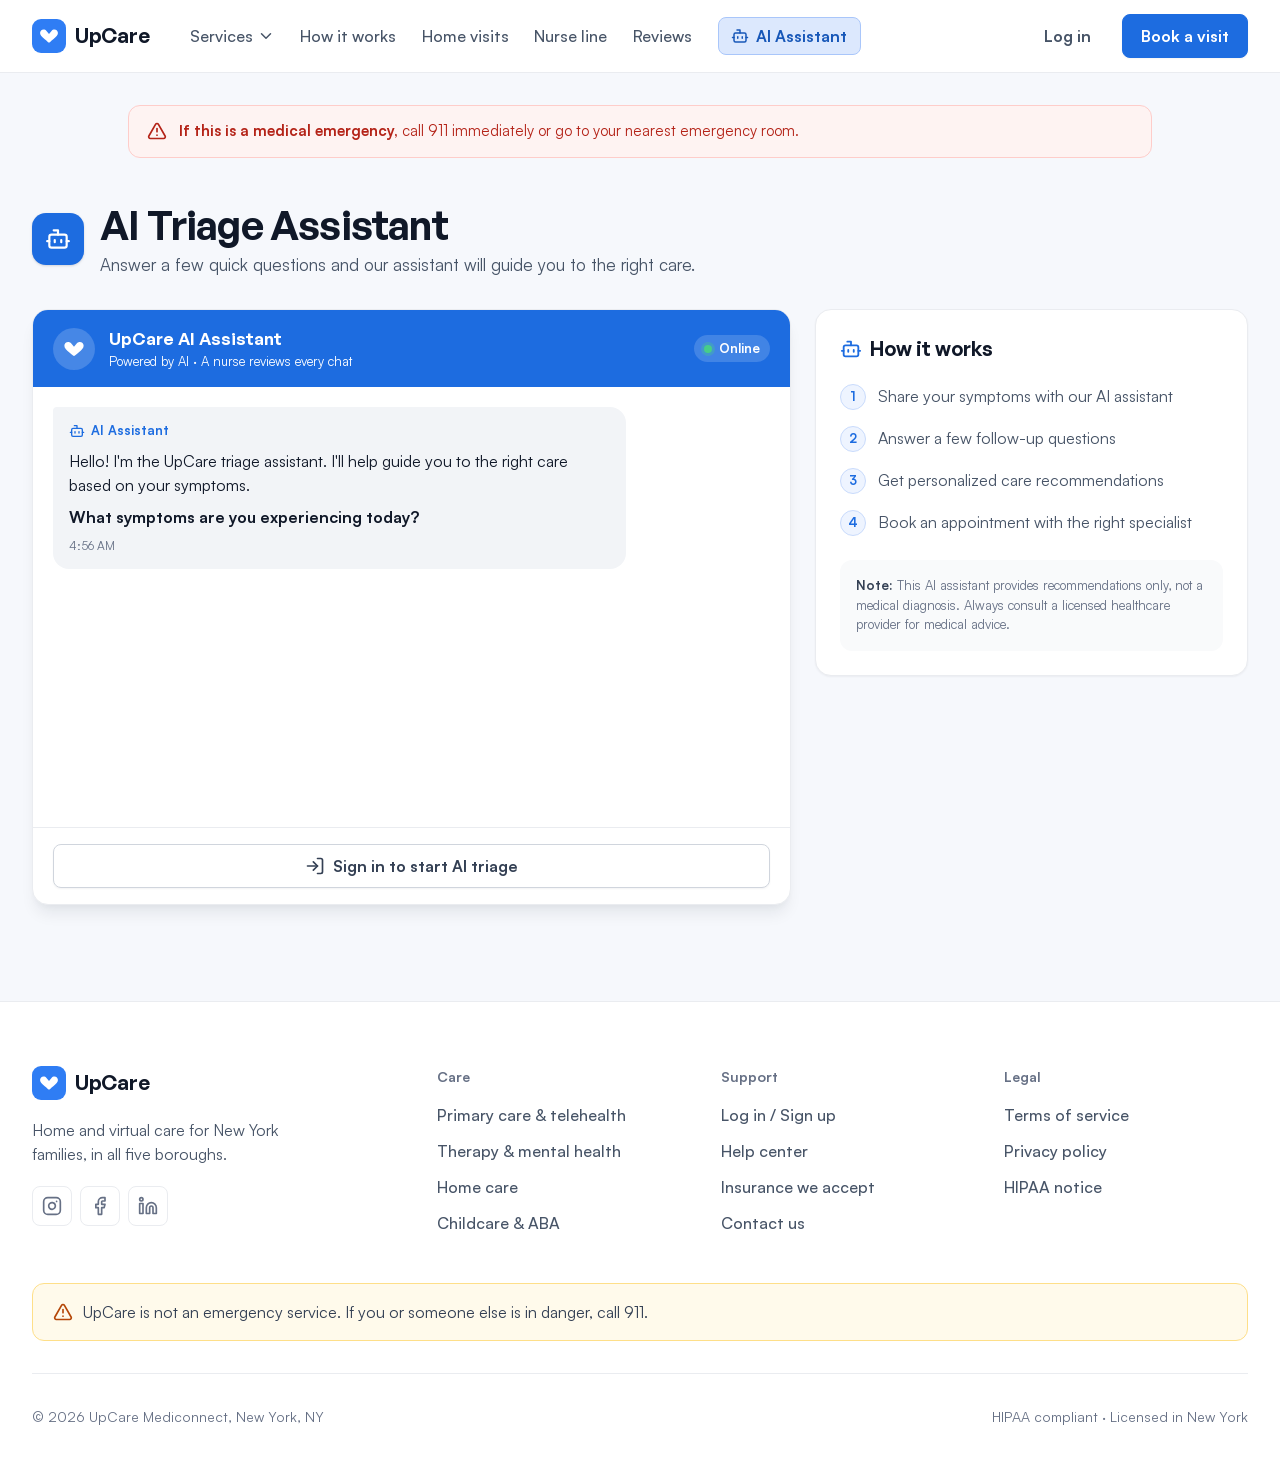
==== commit 4284bd5e: "updated telehealth page" ====
--- a/ai-assistant.html
+++ b/ai-assistant.html
@@ -200,7 +200,7 @@
 
       <div class="footer__bottom">
         <p>&copy; 2026 UpCare Mediconnect, New York, NY</p>
-        <p>Home and virtual care for New York families</p>
+        <p>HIPAA compliant · Licensed in New York</p>
       </div>
     </div>
   </footer>
